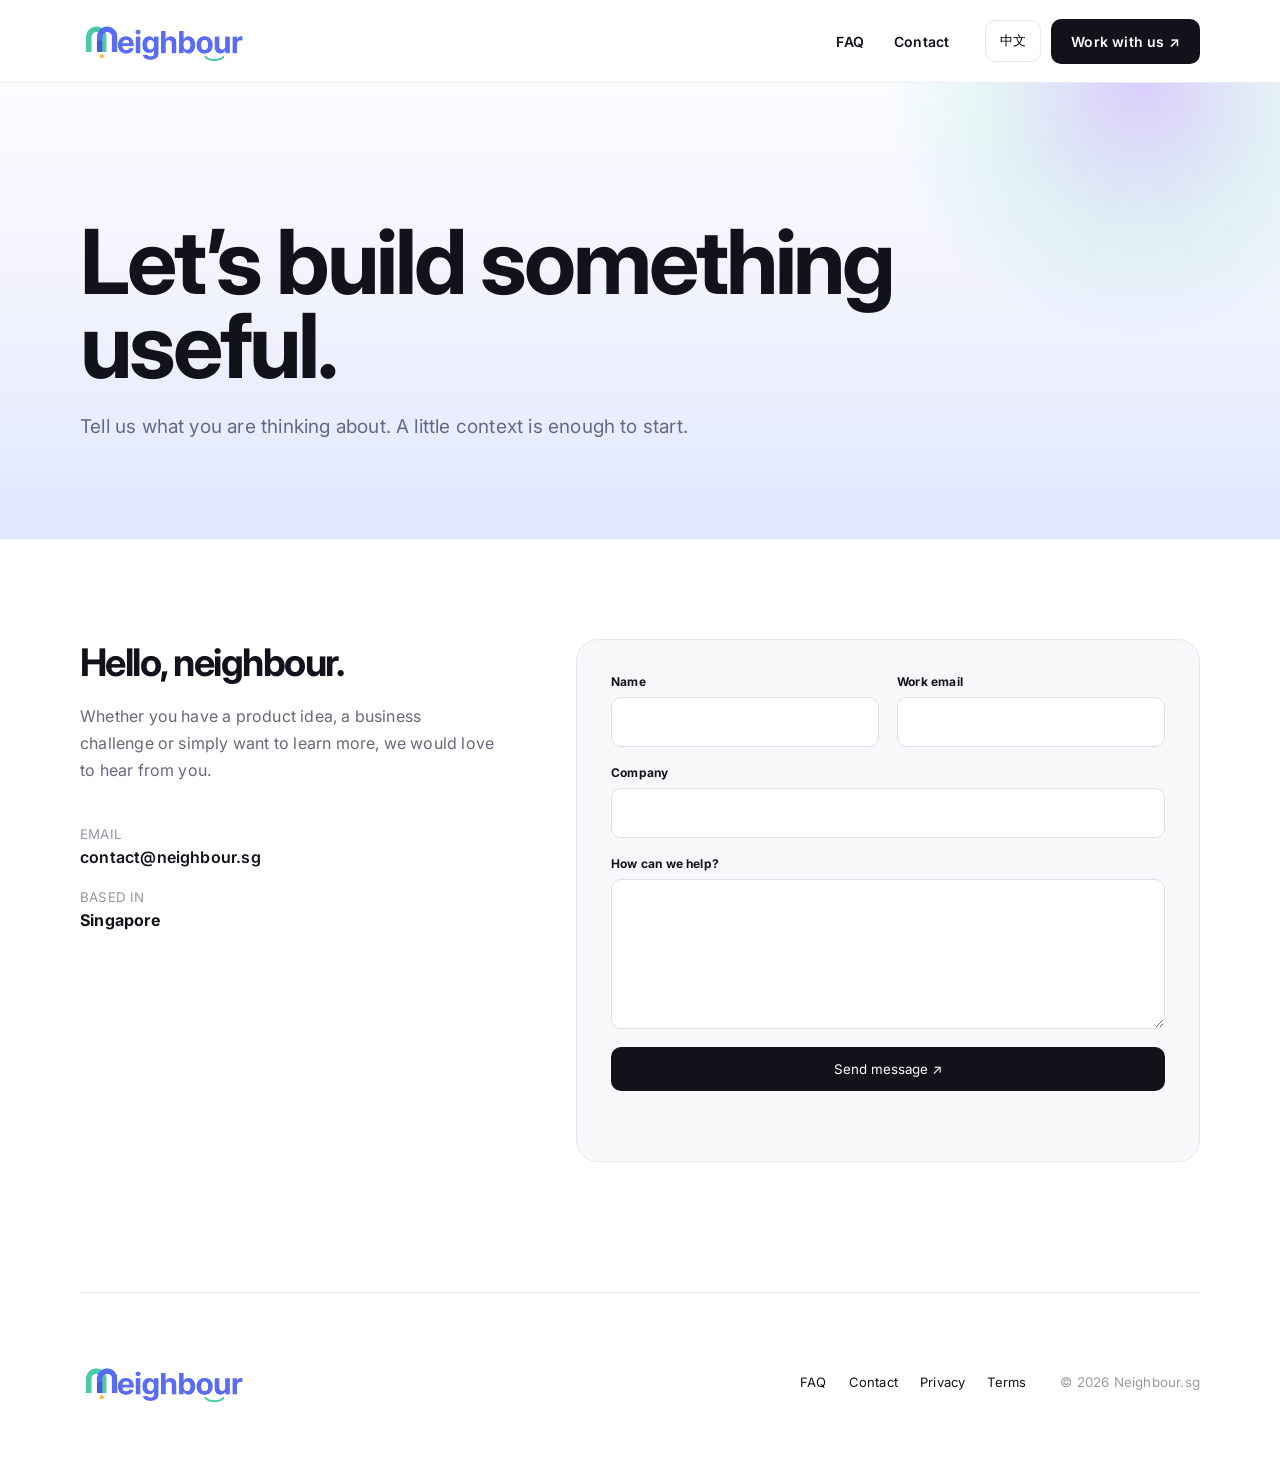
==== contact.html @ fc00a54d "Build bilingual Neighbour site and supporting pages" ====
<!doctype html><html lang="en"><head><meta charset="UTF-8"><meta name="viewport" content="width=device-width,initial-scale=1"><meta name="description" content="Start a conversation with Neighbour."><title>Contact — Neighbour</title><script>document.documentElement.classList.add('js')</script><link rel="preconnect" href="https://fonts.googleapis.com"><link href="https://fonts.googleapis.com/css2?family=DM+Sans:wght@400;500;600;700&display=swap" rel="stylesheet"><link rel="stylesheet" href="subpages.css?v=1"></head><body>
<header class="nav-shell"><nav class="nav container"><a class="brand" href="index.html"><img src="assets/neighbour-logo.png?v=transparent-2" alt="Neighbour"></a><div class="nav-links"><a href="faq.html">FAQ</a><a href="contact.html" data-en="Contact" data-zh="联系我们">Contact</a></div><div class="nav-actions"><button class="lang-toggle" type="button">中文</button><a class="nav-cta" href="contact.html" data-en="Work with us ↗" data-zh="与我们合作 ↗">Work with us ↗</a></div></nav></header>
<main><section class="page-hero"><div class="container reveal"><span class="eyebrow" data-en="START A CONVERSATION" data-zh="开始交流">START A CONVERSATION</span><h1 data-en="Let’s build something useful." data-zh="一起创造有用的产品。">Let’s build something useful.</h1><p data-en="Tell us what you are thinking about. A little context is enough to start." data-zh="告诉我们你正在思考的事情。只需简单介绍背景，就可以开始。">Tell us what you are thinking about. A little context is enough to start.</p></div></section><section class="content"><div class="container contact-grid"><div class="contact-copy reveal"><h2 data-en="Hello, neighbour." data-zh="你好，邻居。">Hello, neighbour.</h2><p data-en="Whether you have a product idea, a business challenge or simply want to learn more, we would love to hear from you." data-zh="无论你有一个产品想法、一项业务挑战，还是只是想进一步了解我们，都欢迎联系。">Whether you have a product idea, a business challenge or simply want to learn more, we would love to hear from you.</p><div class="contact-meta"><div><small data-en="EMAIL" data-zh="邮箱">EMAIL</small><a href="mailto:hello@neighbour.sg">hello@neighbour.sg</a></div><div><small data-en="BASED IN" data-zh="所在地">BASED IN</small><strong data-en="Singapore" data-zh="新加坡">Singapore</strong></div></div></div>
<form class="contact-form reveal"><div class="field"><label for="name" data-en="Name" data-zh="姓名">Name</label><input id="name" name="name" required></div><div class="field"><label for="email" data-en="Work email" data-zh="工作邮箱">Work email</label><input id="email" name="email" type="email" required></div><div class="field full"><label for="company" data-en="Company" data-zh="公司">Company</label><input id="company" name="company"></div><div class="field full"><label for="message" data-en="How can we help?" data-zh="我们可以如何帮助你？">How can we help?</label><textarea id="message" name="message" required></textarea></div><div class="field full"><button class="primary-button" type="submit" data-en="Send message ↗" data-zh="发送留言 ↗">Send message ↗</button></div><div class="form-status" aria-live="polite"></div></form></div></section></main>
<footer class="footer container"><a class="brand" href="index.html"><img src="assets/neighbour-logo.png?v=transparent-2" alt="Neighbour"></a><div class="footer-links"><a href="faq.html">FAQ</a><a href="contact.html" data-en="Contact" data-zh="联系我们">Contact</a><a href="privacy.html" data-en="Privacy" data-zh="隐私">Privacy</a><a href="terms.html" data-en="Terms" data-zh="条款">Terms</a></div><small>© 2026 Neighbour.sg</small></footer><script src="subpages.js?v=1"></script></body></html>
---- subpages.css ----
:root{--ink:#11121a;--blue:#5869f2;--purple:#7646ef;--mint:#4cc8aa;--line:#e6e7ef;--muted:#666979}*{box-sizing:border-box}html{scroll-behavior:smooth}body{margin:0;font-family:'DM Sans','PingFang SC','Microsoft YaHei',sans-serif;color:var(--ink);background:#fff}.container{width:min(1120px,calc(100% - 48px));margin:auto}.nav-shell{position:sticky;top:0;z-index:10;background:rgba(255,255,255,.88);backdrop-filter:blur(18px);border-bottom:1px solid rgba(230,231,239,.8)}.nav{height:82px;display:flex;align-items:center;gap:36px}.brand{margin-right:auto}.brand img{display:block;width:166px}.nav-links{display:flex;gap:30px}.nav a{text-decoration:none;color:var(--ink);font-size:14px;font-weight:600}.nav-actions{display:flex;align-items:center;gap:10px}.lang-toggle{height:42px;min-width:56px;padding:0 14px;border:1px solid var(--line);border-radius:10px;background:#fff;font:600 13px inherit;cursor:pointer}.nav-cta,.primary-button{display:inline-flex;align-items:center;justify-content:center;border:0;border-radius:10px;background:var(--ink);color:#fff!important;padding:14px 20px;text-decoration:none;font:600 14px inherit;cursor:pointer}.page-hero{position:relative;overflow:hidden;padding:112px 0 96px;background:linear-gradient(180deg,#fbfcff,#eef0ff 60%,#dfe7ff)}.page-hero:after{content:"";position:absolute;width:520px;height:520px;border-radius:50%;right:-120px;top:-260px;background:radial-gradient(circle,rgba(118,70,239,.25),rgba(76,200,170,.12) 42%,transparent 70%)}.eyebrow{display:inline-flex;align-items:center;gap:8px;padding:8px 12px;border:1px solid rgba(88,105,242,.2);border-radius:99px;font-size:11px;font-weight:700;letter-spacing:.08em}.eyebrow:before{content:"";width:7px;height:7px;border-radius:50%;background:var(--mint)}h1{max-width:820px;font-size:clamp(56px,7vw,92px);line-height:.94;letter-spacing:-.065em;margin:25px 0 24px}.page-hero p{max-width:650px;color:var(--muted);font-size:19px;line-height:1.6;margin:0}.content{padding:100px 0 130px}.content-grid{display:grid;grid-template-columns:250px minmax(0,720px);gap:90px;align-items:start}.side-note{position:sticky;top:120px;color:var(--blue);font-size:12px;font-weight:700;letter-spacing:.1em;text-transform:uppercase}.prose h2{font-size:32px;letter-spacing:-.035em;margin:58px 0 16px}.prose h2:first-child{margin-top:0}.prose p,.prose li{font-size:16px;line-height:1.75;color:#555968}.prose ul{padding-left:20px}.updated{padding:12px 16px;background:#f5f5fa;border-radius:10px;display:inline-block;font-size:13px;color:var(--muted)}.faq-list{display:grid;gap:12px}.faq-list details{border:1px solid var(--line);border-radius:16px;background:#fff;padding:0 22px;transition:.2s}.faq-list details[open]{background:#f8f8fc;border-color:#d9daf0}.faq-list summary{cursor:pointer;list-style:none;padding:22px 38px 22px 0;font-size:18px;font-weight:600;position:relative}.faq-list summary::-webkit-details-marker{display:none}.faq-list summary:after{content:"+";position:absolute;right:0;top:18px;font-size:25px;font-weight:400;color:var(--blue)}.faq-list details[open] summary:after{content:"−"}.faq-list p{margin:0;padding:0 34px 22px 0;color:var(--muted);line-height:1.65}.contact-grid{display:grid;grid-template-columns:.8fr 1.2fr;gap:80px}.contact-copy h2{font-size:38px;letter-spacing:-.04em;margin:0 0 18px}.contact-copy p{color:var(--muted);line-height:1.7}.contact-meta{margin-top:42px;display:grid;gap:22px}.contact-meta small{display:block;color:#9597a4;margin-bottom:5px}.contact-meta a{color:var(--ink);font-weight:600;text-decoration:none}.contact-form{display:grid;grid-template-columns:1fr 1fr;gap:18px;padding:34px;border:1px solid var(--line);border-radius:22px;background:#f8f8fb}.field{display:grid;gap:8px}.field.full{grid-column:1/-1}.field label{font-size:12px;font-weight:700}.field input,.field select,.field textarea{width:100%;border:1px solid #dfe0e8;background:#fff;border-radius:10px;padding:14px;font:inherit;color:var(--ink);outline:none}.field textarea{min-height:150px;resize:vertical}.field input:focus,.field select:focus,.field textarea:focus{border-color:var(--blue);box-shadow:0 0 0 3px rgba(88,105,242,.1)}.form-status{grid-column:1/-1;font-size:13px;color:var(--blue);min-height:18px}.footer{min-height:180px;display:grid;grid-template-columns:1fr auto auto;align-items:center;border-top:1px solid var(--line);gap:34px}.footer-links{display:flex;gap:22px}.footer a{color:var(--ink);text-decoration:none;font-size:13px}.footer small{color:#999ba6}.js .reveal{opacity:0;transform:translateY(20px);filter:blur(5px);transition:.8s cubic-bezier(.22,1,.36,1)}.js.page-ready .reveal{opacity:1;transform:none;filter:none}
@media(max-width:760px){.container{width:min(100% - 28px,680px)}.nav{height:70px;gap:12px}.brand img{width:140px}.nav-links,.nav-cta{display:none}.page-hero{padding:78px 0 72px}h1{font-size:54px}.page-hero p{font-size:16px}.content{padding:70px 0 90px}.content-grid,.contact-grid{grid-template-columns:1fr;gap:42px}.side-note{position:static}.contact-form{grid-template-columns:1fr;padding:24px}.field.full{grid-column:auto}.footer{grid-template-columns:1fr;padding:45px 0}.footer-links{flex-wrap:wrap}}
@media(prefers-reduced-motion:reduce){html{scroll-behavior:auto}.js .reveal{opacity:1;transform:none;filter:none;transition:none}}
body:has(.contact-form) .page-hero .eyebrow{display:none}
body:has(.prose h2[data-en="Overview"]) .page-hero .eyebrow{display:none}
html[lang="en"] body,html[lang="en"] button,html[lang="en"] input,html[lang="en"] select,html[lang="en"] textarea{font-family:'Inter',-apple-system,BlinkMacSystemFont,'Segoe UI',sans-serif}
html[lang="en"] body{letter-spacing:.012em}html[lang="en"] h1{letter-spacing:-.035em}
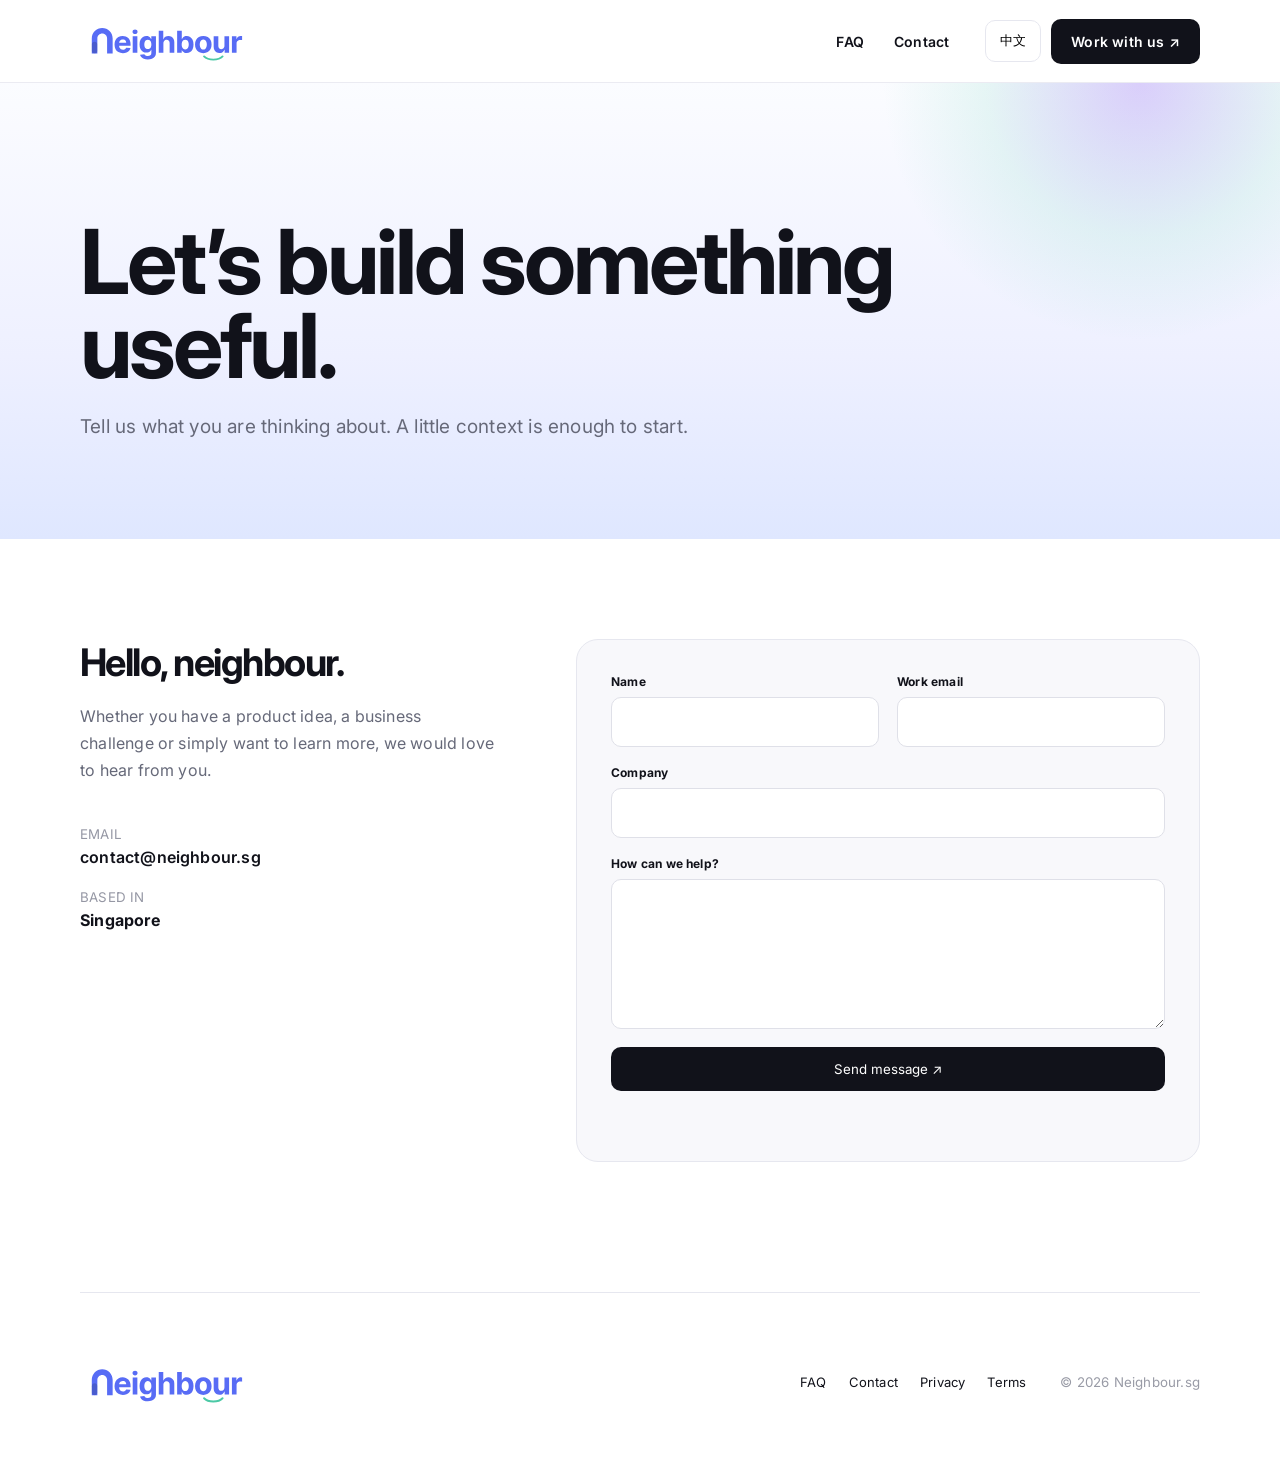
==== commit eb10a595: "Refine site content typography and approved logo" ====
--- a/contact.html
+++ b/contact.html
@@ -1,5 +1,5 @@
 <!doctype html><html lang="en"><head><meta charset="UTF-8"><meta name="viewport" content="width=device-width,initial-scale=1"><meta name="description" content="Start a conversation with Neighbour."><title>Contact — Neighbour</title><script>document.documentElement.classList.add('js')</script><link rel="preconnect" href="https://fonts.googleapis.com"><link href="https://fonts.googleapis.com/css2?family=DM+Sans:wght@400;500;600;700&display=swap" rel="stylesheet"><link rel="stylesheet" href="subpages.css?v=1"></head><body>
-<header class="nav-shell"><nav class="nav container"><a class="brand" href="index.html"><img src="assets/neighbour-logo.png?v=transparent-2" alt="Neighbour"></a><div class="nav-links"><a href="faq.html">FAQ</a><a href="contact.html" data-en="Contact" data-zh="联系我们">Contact</a></div><div class="nav-actions"><button class="lang-toggle" type="button">中文</button><a class="nav-cta" href="contact.html" data-en="Work with us ↗" data-zh="与我们合作 ↗">Work with us ↗</a></div></nav></header>
+<header class="nav-shell"><nav class="nav container"><a class="brand" href="index.html"><img src="assets/neighbour-logo.svg?v=approved-1" alt="Neighbour"></a><div class="nav-links"><a href="faq.html">FAQ</a><a href="contact.html" data-en="Contact" data-zh="联系我们">Contact</a></div><div class="nav-actions"><button class="lang-toggle" type="button">中文</button><a class="nav-cta" href="contact.html" data-en="Work with us ↗" data-zh="与我们合作 ↗">Work with us ↗</a></div></nav></header>
 <main><section class="page-hero"><div class="container reveal"><span class="eyebrow" data-en="START A CONVERSATION" data-zh="开始交流">START A CONVERSATION</span><h1 data-en="Let’s build something useful." data-zh="一起创造有用的产品。">Let’s build something useful.</h1><p data-en="Tell us what you are thinking about. A little context is enough to start." data-zh="告诉我们你正在思考的事情。只需简单介绍背景，就可以开始。">Tell us what you are thinking about. A little context is enough to start.</p></div></section><section class="content"><div class="container contact-grid"><div class="contact-copy reveal"><h2 data-en="Hello, neighbour." data-zh="你好，邻居。">Hello, neighbour.</h2><p data-en="Whether you have a product idea, a business challenge or simply want to learn more, we would love to hear from you." data-zh="无论你有一个产品想法、一项业务挑战，还是只是想进一步了解我们，都欢迎联系。">Whether you have a product idea, a business challenge or simply want to learn more, we would love to hear from you.</p><div class="contact-meta"><div><small data-en="EMAIL" data-zh="邮箱">EMAIL</small><a href="mailto:hello@neighbour.sg">hello@neighbour.sg</a></div><div><small data-en="BASED IN" data-zh="所在地">BASED IN</small><strong data-en="Singapore" data-zh="新加坡">Singapore</strong></div></div></div>
 <form class="contact-form reveal"><div class="field"><label for="name" data-en="Name" data-zh="姓名">Name</label><input id="name" name="name" required></div><div class="field"><label for="email" data-en="Work email" data-zh="工作邮箱">Work email</label><input id="email" name="email" type="email" required></div><div class="field full"><label for="company" data-en="Company" data-zh="公司">Company</label><input id="company" name="company"></div><div class="field full"><label for="message" data-en="How can we help?" data-zh="我们可以如何帮助你？">How can we help?</label><textarea id="message" name="message" required></textarea></div><div class="field full"><button class="primary-button" type="submit" data-en="Send message ↗" data-zh="发送留言 ↗">Send message ↗</button></div><div class="form-status" aria-live="polite"></div></form></div></section></main>
-<footer class="footer container"><a class="brand" href="index.html"><img src="assets/neighbour-logo.png?v=transparent-2" alt="Neighbour"></a><div class="footer-links"><a href="faq.html">FAQ</a><a href="contact.html" data-en="Contact" data-zh="联系我们">Contact</a><a href="privacy.html" data-en="Privacy" data-zh="隐私">Privacy</a><a href="terms.html" data-en="Terms" data-zh="条款">Terms</a></div><small>© 2026 Neighbour.sg</small></footer><script src="subpages.js?v=1"></script></body></html>
+<footer class="footer container"><a class="brand" href="index.html"><img src="assets/neighbour-logo.svg?v=approved-1" alt="Neighbour"></a><div class="footer-links"><a href="faq.html">FAQ</a><a href="contact.html" data-en="Contact" data-zh="联系我们">Contact</a><a href="privacy.html" data-en="Privacy" data-zh="隐私">Privacy</a><a href="terms.html" data-en="Terms" data-zh="条款">Terms</a></div><small>© 2026 Neighbour.sg</small></footer><script src="subpages.js?v=1"></script></body></html>
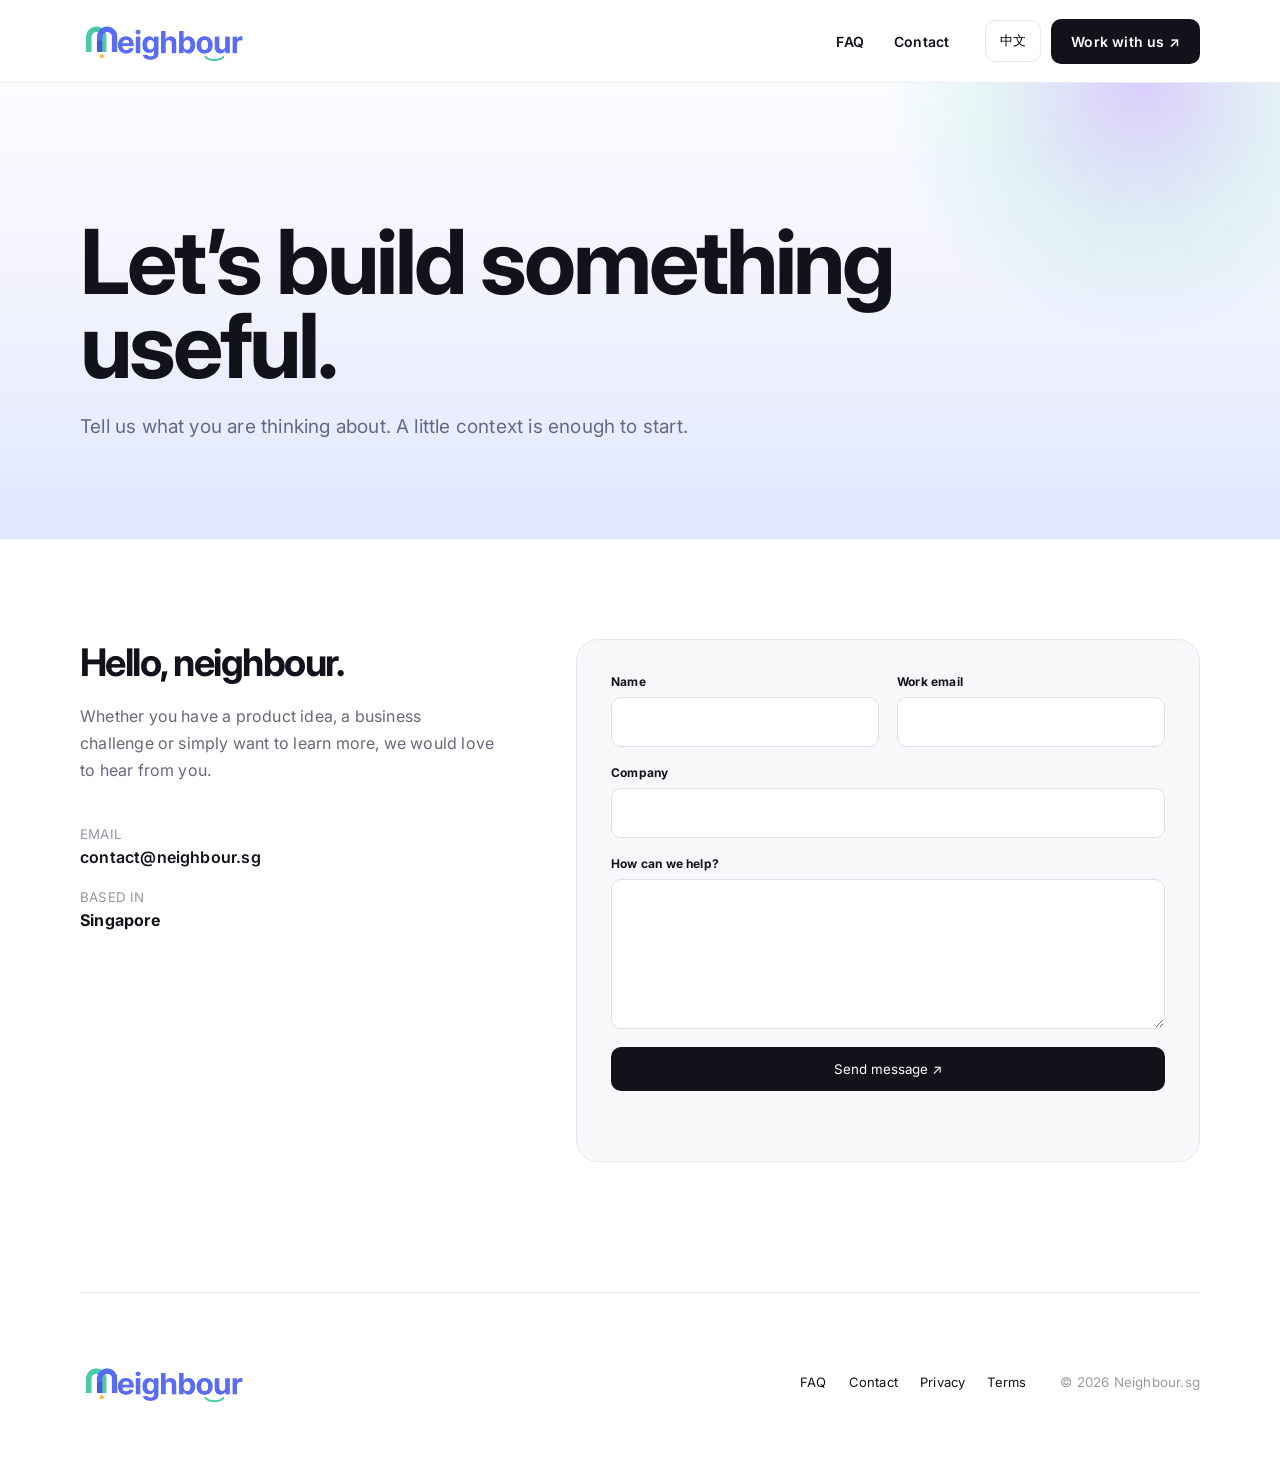
==== commit fe430a90: "Use approved wordmark in homepage headline" ====
--- a/contact.html
+++ b/contact.html
@@ -1,5 +1,5 @@
 <!doctype html><html lang="en"><head><meta charset="UTF-8"><meta name="viewport" content="width=device-width,initial-scale=1"><meta name="description" content="Start a conversation with Neighbour."><title>Contact — Neighbour</title><script>document.documentElement.classList.add('js')</script><link rel="preconnect" href="https://fonts.googleapis.com"><link href="https://fonts.googleapis.com/css2?family=DM+Sans:wght@400;500;600;700&display=swap" rel="stylesheet"><link rel="stylesheet" href="subpages.css?v=1"></head><body>
-<header class="nav-shell"><nav class="nav container"><a class="brand" href="index.html"><img src="assets/neighbour-logo.svg?v=approved-1" alt="Neighbour"></a><div class="nav-links"><a href="faq.html">FAQ</a><a href="contact.html" data-en="Contact" data-zh="联系我们">Contact</a></div><div class="nav-actions"><button class="lang-toggle" type="button">中文</button><a class="nav-cta" href="contact.html" data-en="Work with us ↗" data-zh="与我们合作 ↗">Work with us ↗</a></div></nav></header>
+<header class="nav-shell"><nav class="nav container"><a class="brand" href="index.html"><img src="assets/neighbour-logo.png?v=transparent-2" alt="Neighbour"></a><div class="nav-links"><a href="faq.html">FAQ</a><a href="contact.html" data-en="Contact" data-zh="联系我们">Contact</a></div><div class="nav-actions"><button class="lang-toggle" type="button">中文</button><a class="nav-cta" href="contact.html" data-en="Work with us ↗" data-zh="与我们合作 ↗">Work with us ↗</a></div></nav></header>
 <main><section class="page-hero"><div class="container reveal"><span class="eyebrow" data-en="START A CONVERSATION" data-zh="开始交流">START A CONVERSATION</span><h1 data-en="Let’s build something useful." data-zh="一起创造有用的产品。">Let’s build something useful.</h1><p data-en="Tell us what you are thinking about. A little context is enough to start." data-zh="告诉我们你正在思考的事情。只需简单介绍背景，就可以开始。">Tell us what you are thinking about. A little context is enough to start.</p></div></section><section class="content"><div class="container contact-grid"><div class="contact-copy reveal"><h2 data-en="Hello, neighbour." data-zh="你好，邻居。">Hello, neighbour.</h2><p data-en="Whether you have a product idea, a business challenge or simply want to learn more, we would love to hear from you." data-zh="无论你有一个产品想法、一项业务挑战，还是只是想进一步了解我们，都欢迎联系。">Whether you have a product idea, a business challenge or simply want to learn more, we would love to hear from you.</p><div class="contact-meta"><div><small data-en="EMAIL" data-zh="邮箱">EMAIL</small><a href="mailto:hello@neighbour.sg">hello@neighbour.sg</a></div><div><small data-en="BASED IN" data-zh="所在地">BASED IN</small><strong data-en="Singapore" data-zh="新加坡">Singapore</strong></div></div></div>
 <form class="contact-form reveal"><div class="field"><label for="name" data-en="Name" data-zh="姓名">Name</label><input id="name" name="name" required></div><div class="field"><label for="email" data-en="Work email" data-zh="工作邮箱">Work email</label><input id="email" name="email" type="email" required></div><div class="field full"><label for="company" data-en="Company" data-zh="公司">Company</label><input id="company" name="company"></div><div class="field full"><label for="message" data-en="How can we help?" data-zh="我们可以如何帮助你？">How can we help?</label><textarea id="message" name="message" required></textarea></div><div class="field full"><button class="primary-button" type="submit" data-en="Send message ↗" data-zh="发送留言 ↗">Send message ↗</button></div><div class="form-status" aria-live="polite"></div></form></div></section></main>
-<footer class="footer container"><a class="brand" href="index.html"><img src="assets/neighbour-logo.svg?v=approved-1" alt="Neighbour"></a><div class="footer-links"><a href="faq.html">FAQ</a><a href="contact.html" data-en="Contact" data-zh="联系我们">Contact</a><a href="privacy.html" data-en="Privacy" data-zh="隐私">Privacy</a><a href="terms.html" data-en="Terms" data-zh="条款">Terms</a></div><small>© 2026 Neighbour.sg</small></footer><script src="subpages.js?v=1"></script></body></html>
+<footer class="footer container"><a class="brand" href="index.html"><img src="assets/neighbour-logo.png?v=transparent-2" alt="Neighbour"></a><div class="footer-links"><a href="faq.html">FAQ</a><a href="contact.html" data-en="Contact" data-zh="联系我们">Contact</a><a href="privacy.html" data-en="Privacy" data-zh="隐私">Privacy</a><a href="terms.html" data-en="Terms" data-zh="条款">Terms</a></div><small>© 2026 Neighbour.sg</small></footer><script src="subpages.js?v=1"></script></body></html>
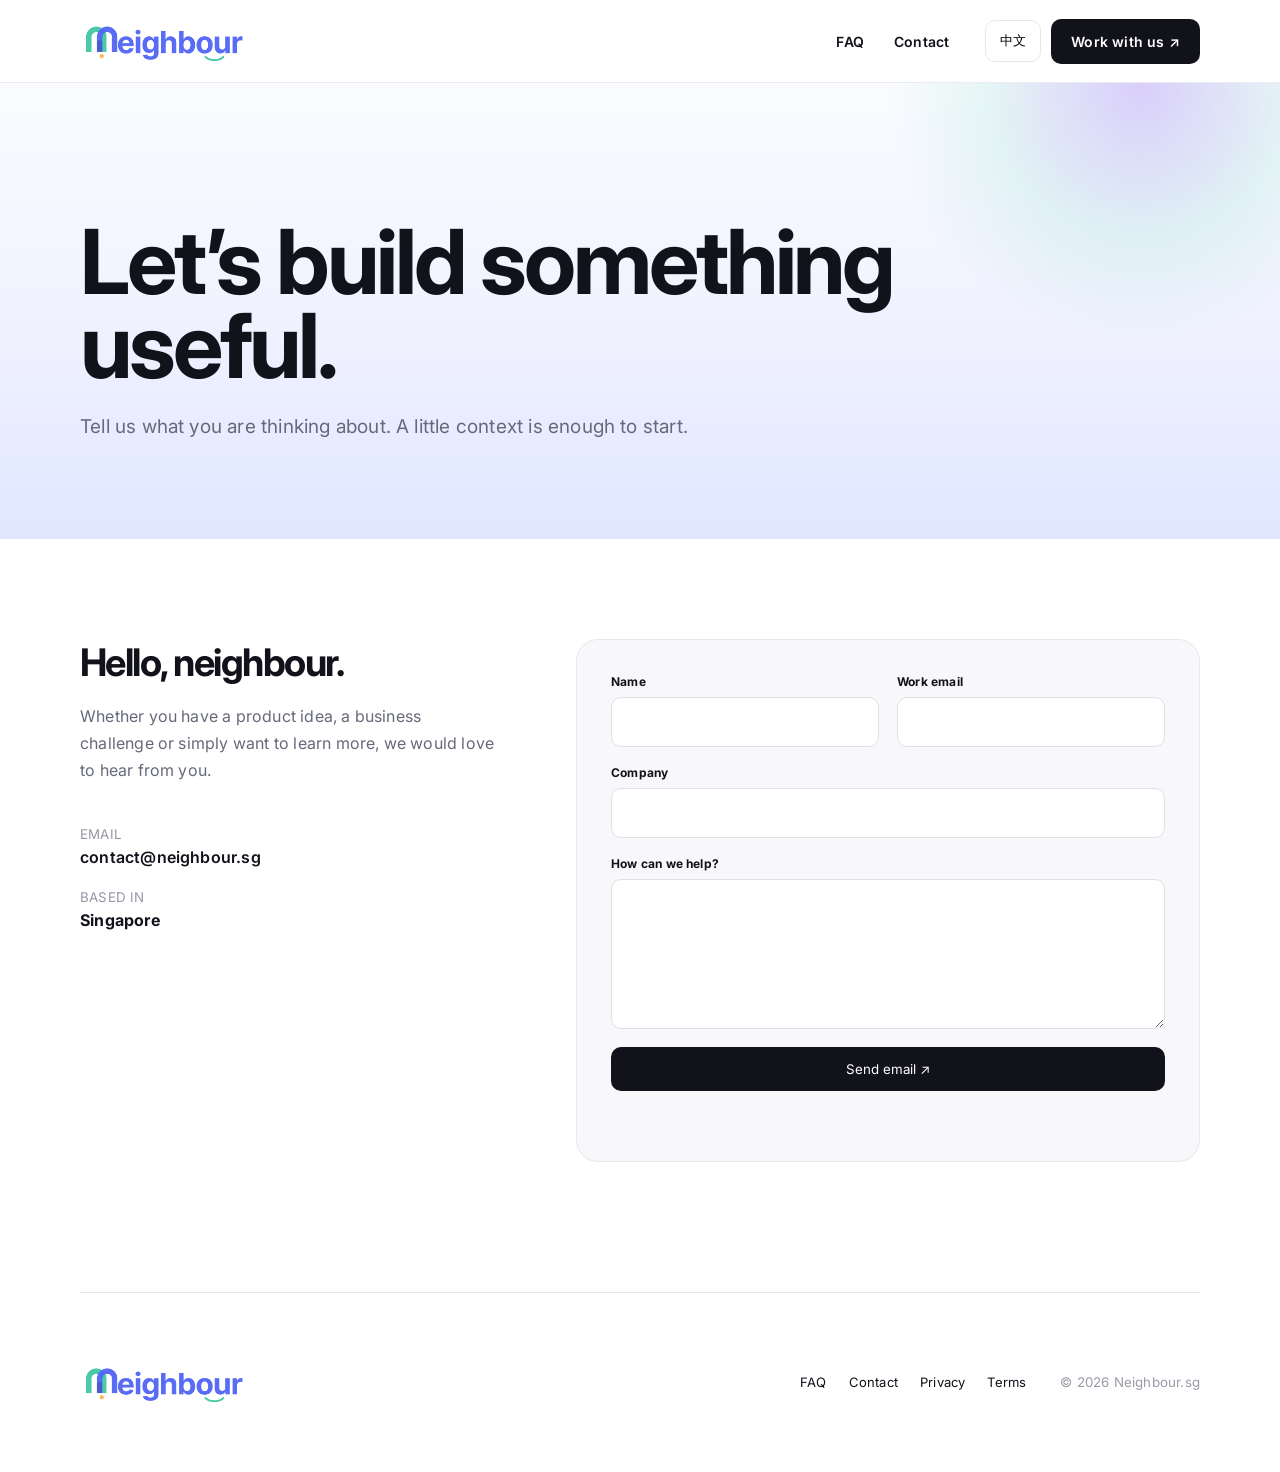
==== commit ce2bf3d5: "Send contact form submissions by email" ====
--- a/contact.html
+++ b/contact.html
@@ -1,5 +1,5 @@
 <!doctype html><html lang="en"><head><meta charset="UTF-8"><meta name="viewport" content="width=device-width,initial-scale=1"><meta name="description" content="Start a conversation with Neighbour."><title>Contact — Neighbour</title><script>document.documentElement.classList.add('js')</script><link rel="preconnect" href="https://fonts.googleapis.com"><link href="https://fonts.googleapis.com/css2?family=DM+Sans:wght@400;500;600;700&display=swap" rel="stylesheet"><link rel="stylesheet" href="subpages.css?v=1"></head><body>
 <header class="nav-shell"><nav class="nav container"><a class="brand" href="index.html"><img src="assets/neighbour-logo.png?v=transparent-2" alt="Neighbour"></a><div class="nav-links"><a href="faq.html">FAQ</a><a href="contact.html" data-en="Contact" data-zh="联系我们">Contact</a></div><div class="nav-actions"><button class="lang-toggle" type="button">中文</button><a class="nav-cta" href="contact.html" data-en="Work with us ↗" data-zh="与我们合作 ↗">Work with us ↗</a></div></nav></header>
-<main><section class="page-hero"><div class="container reveal"><span class="eyebrow" data-en="START A CONVERSATION" data-zh="开始交流">START A CONVERSATION</span><h1 data-en="Let’s build something useful." data-zh="一起创造有用的产品。">Let’s build something useful.</h1><p data-en="Tell us what you are thinking about. A little context is enough to start." data-zh="告诉我们你正在思考的事情。只需简单介绍背景，就可以开始。">Tell us what you are thinking about. A little context is enough to start.</p></div></section><section class="content"><div class="container contact-grid"><div class="contact-copy reveal"><h2 data-en="Hello, neighbour." data-zh="你好，邻居。">Hello, neighbour.</h2><p data-en="Whether you have a product idea, a business challenge or simply want to learn more, we would love to hear from you." data-zh="无论你有一个产品想法、一项业务挑战，还是只是想进一步了解我们，都欢迎联系。">Whether you have a product idea, a business challenge or simply want to learn more, we would love to hear from you.</p><div class="contact-meta"><div><small data-en="EMAIL" data-zh="邮箱">EMAIL</small><a href="mailto:hello@neighbour.sg">hello@neighbour.sg</a></div><div><small data-en="BASED IN" data-zh="所在地">BASED IN</small><strong data-en="Singapore" data-zh="新加坡">Singapore</strong></div></div></div>
-<form class="contact-form reveal"><div class="field"><label for="name" data-en="Name" data-zh="姓名">Name</label><input id="name" name="name" required></div><div class="field"><label for="email" data-en="Work email" data-zh="工作邮箱">Work email</label><input id="email" name="email" type="email" required></div><div class="field full"><label for="company" data-en="Company" data-zh="公司">Company</label><input id="company" name="company"></div><div class="field full"><label for="message" data-en="How can we help?" data-zh="我们可以如何帮助你？">How can we help?</label><textarea id="message" name="message" required></textarea></div><div class="field full"><button class="primary-button" type="submit" data-en="Send message ↗" data-zh="发送留言 ↗">Send message ↗</button></div><div class="form-status" aria-live="polite"></div></form></div></section></main>
-<footer class="footer container"><a class="brand" href="index.html"><img src="assets/neighbour-logo.png?v=transparent-2" alt="Neighbour"></a><div class="footer-links"><a href="faq.html">FAQ</a><a href="contact.html" data-en="Contact" data-zh="联系我们">Contact</a><a href="privacy.html" data-en="Privacy" data-zh="隐私">Privacy</a><a href="terms.html" data-en="Terms" data-zh="条款">Terms</a></div><small>© 2026 Neighbour.sg</small></footer><script src="subpages.js?v=1"></script></body></html>
+<main><section class="page-hero"><div class="container reveal"><span class="eyebrow" data-en="START A CONVERSATION" data-zh="开始交流">START A CONVERSATION</span><h1 data-en="Let’s build something useful." data-zh="一起创造有用的产品。">Let’s build something useful.</h1><p data-en="Tell us what you are thinking about. A little context is enough to start." data-zh="告诉我们你正在思考的事情。只需简单介绍背景，就可以开始。">Tell us what you are thinking about. A little context is enough to start.</p></div></section><section class="content"><div class="container contact-grid"><div class="contact-copy reveal"><h2 data-en="Hello, neighbour." data-zh="你好，邻居。">Hello, neighbour.</h2><p data-en="Whether you have a product idea, a business challenge or simply want to learn more, we would love to hear from you." data-zh="无论你有一个产品想法、一项业务挑战，还是只是想进一步了解我们，都欢迎联系。">Whether you have a product idea, a business challenge or simply want to learn more, we would love to hear from you.</p><div class="contact-meta"><div><small data-en="EMAIL" data-zh="邮箱">EMAIL</small><a href="mailto:contact@neighbour.sg">contact@neighbour.sg</a></div><div><small data-en="BASED IN" data-zh="所在地">BASED IN</small><strong data-en="Singapore" data-zh="新加坡">Singapore</strong></div></div></div>
+<form class="contact-form reveal" action="mailto:contact@neighbour.sg" method="post" enctype="text/plain"><div class="field"><label for="name" data-en="Name" data-zh="姓名">Name</label><input id="name" name="name" required></div><div class="field"><label for="email" data-en="Work email" data-zh="工作邮箱">Work email</label><input id="email" name="email" type="email" required></div><div class="field full"><label for="company" data-en="Company" data-zh="公司">Company</label><input id="company" name="company"></div><div class="field full"><label for="message" data-en="How can we help?" data-zh="我们可以如何帮助你？">How can we help?</label><textarea id="message" name="message" required></textarea></div><div class="field full"><button class="primary-button" type="submit" data-en="Send email ↗" data-zh="发送邮件 ↗">Send email ↗</button></div><div class="form-status" aria-live="polite"></div></form></div></section></main>
+<footer class="footer container"><a class="brand" href="index.html"><img src="assets/neighbour-logo.png?v=transparent-2" alt="Neighbour"></a><div class="footer-links"><a href="faq.html">FAQ</a><a href="contact.html" data-en="Contact" data-zh="联系我们">Contact</a><a href="privacy.html" data-en="Privacy" data-zh="隐私">Privacy</a><a href="terms.html" data-en="Terms" data-zh="条款">Terms</a></div><small>© 2026 Neighbour.sg</small></footer><script src="subpages.js?v=contact-email-1"></script></body></html>
